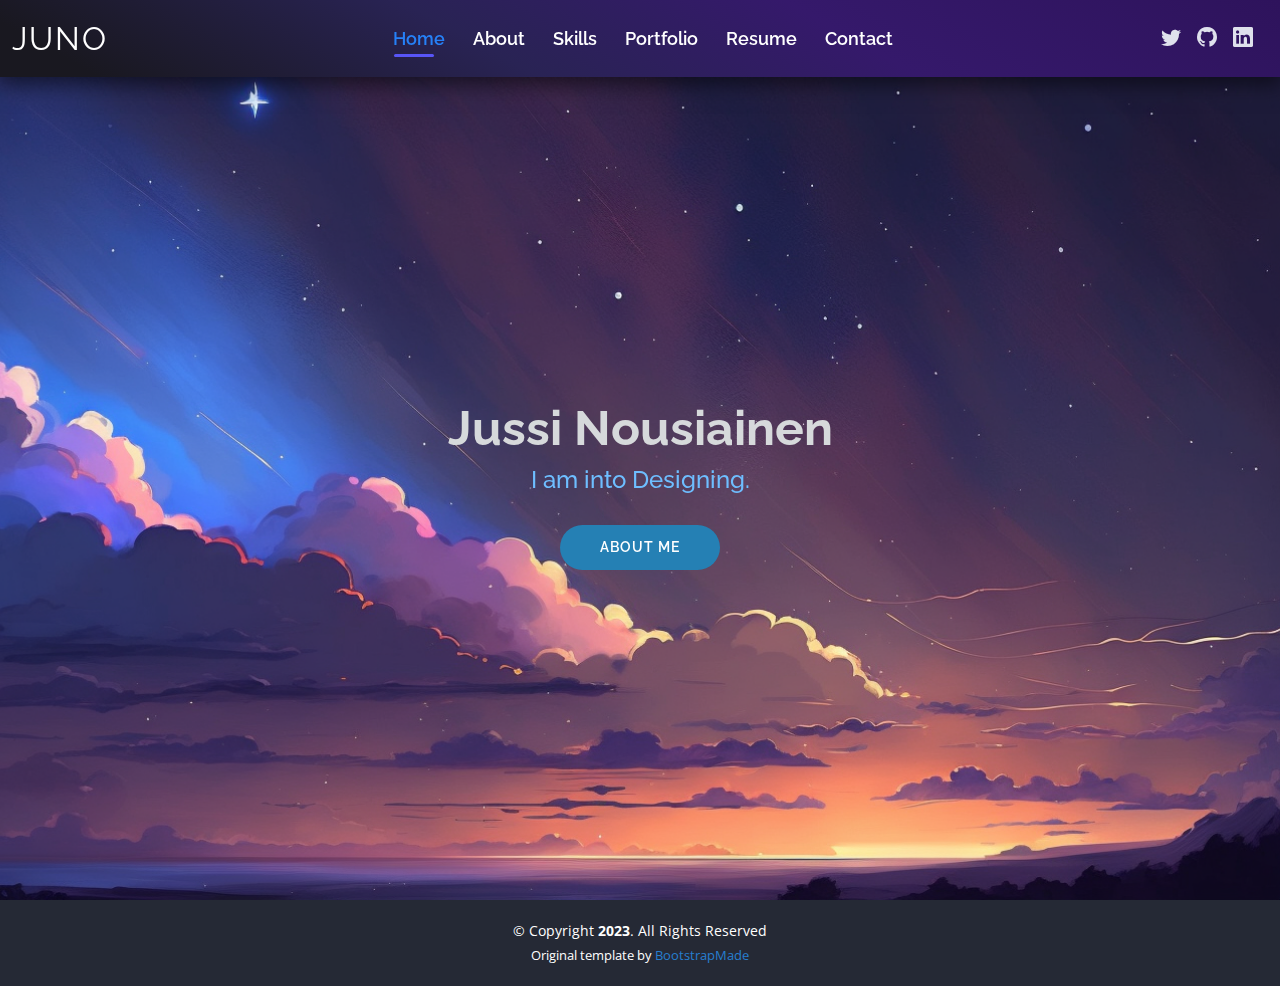
==== index.html @ 3e92f72a "fix link redirect on socials" ====
<!DOCTYPE html>
<html lang="en">

<head>
  <meta charset="utf-8">
  <meta content="width=device-width, initial-scale=1.0" name="viewport">

  <title>Home - Jussi Nousiainen</title>
  <meta content="" name="description">
  <meta content="" name="keywords">

  <!-- Favicons -->
  <link href="assets/img/favicon.png" rel="icon">
  <link href="assets/img/apple-touch-icon.png" rel="apple-touch-icon">

  <!-- Google Fonts -->
  <link href="https://fonts.googleapis.com/css?family=Open+Sans:300,300i,400,400i,600,600i,700,700i|Raleway:300,300i,400,400i,500,500i,600,600i,700,700i|Poppins:300,300i,400,400i,500,500i,600,600i,700,700i" rel="stylesheet">

  <!-- Vendor CSS Files -->
  <link href="assets/vendor/aos/aos.css" rel="stylesheet">
  <link href="assets/vendor/bootstrap/css/bootstrap.min.css" rel="stylesheet">
  <link href="assets/vendor/bootstrap-icons/bootstrap-icons.css" rel="stylesheet">
  <link href="assets/vendor/boxicons/css/boxicons.min.css" rel="stylesheet">
  <link href="assets/vendor/glightbox/css/glightbox.min.css" rel="stylesheet">
  <link href="assets/vendor/swiper/swiper-bundle.min.css" rel="stylesheet">

  <!-- Template Main CSS File -->
  <link href="assets/css/style.css" rel="stylesheet">

  <!-- =======================================================
  * Template Name: Kelly - v4.10.0
  * Template URL: https://bootstrapmade.com/kelly-free-bootstrap-cv-resume-html-template/
  * Author: BootstrapMade.com
  * License: https://bootstrapmade.com/license/
  ======================================================== -->
</head>

<body>

  <!-- ======= Header ======= -->
  <header id="header" class="fixed-top">
    <div class="container-fluid d-flex justify-content-between align-items-center">

      <h1 class="logo me-auto me-lg-0"><a href="index.html">Juno</a></h1>
      <!-- Uncomment below to use an image logo -->
      <!-- <a href="index.html" class="logo"><img src="assets/img/logo.png" alt="" class="img-fluid"></a>-->

      <nav id="navbar" class="navbar order-last order-lg-0">
        <ul>
          <li><a class="active" href="index.html">Home</a></li>
          <li><a href="about.html">About</a></li>
          <li><a href="services.html">Skills</a></li>
          <li><a href="portfolio.html">Portfolio</a></li>
          <li><a href="https://docs.google.com/document/d/1FehLUAmHx80TFm7IzTyVTiDQp1tip6aB/edit?usp=sharing&ouid=100534275490747745771&rtpof=true&sd=true" target="_blank">Resume</a></li>
          <li><a href="contact.html">Contact</a></li>
        </ul>
        <i class="bi bi-list mobile-nav-toggle"></i>
      </nav><!-- .navbar -->

      <div class="header-social-links">
        <a href="https://twitter.com/JJunozen" target="_blank" class="twitter"><i class="bi bi-twitter"></i></a>
        <a href="https://github.com/junozen" target="_blank" class="facebook"><i class="bi bi-github"></i></a>
        <a href="https://www.linkedin.com/in/jussinousiainen/" target="_blank" class="linkedin"><i class="bi bi-linkedin"></i></i></a>
      </div>

    </div>

  </header><!-- End Header -->

  <!-- ======= Hero Section ======= -->
  <section id="hero" class="d-flex align-items-center">
    <div class="container d-flex flex-column align-items-center" data-aos="zoom-in" data-aos-delay="100">
      <h1>Jussi Nousiainen</h1>
      <h2><span style="display: inline;">I am into <span class="animated-text"
        data-words="Designing, UI/UX, Web Development, Coding"></span></h2>
      <a href="about.html" class="btn-about">About Me</a>
    </div>
  </section><!-- End Hero -->

  <!-- ======= Footer ======= -->
  <footer id="footer">
    <div class="container">
      <div class="copyright">
        &copy; Copyright <strong><span>2023</span></strong>. All Rights Reserved
      </div>
      <div class="credits">
        <!-- All the links in the footer should remain intact. -->
        <!-- You can delete the links only if you purchased the pro version. -->
        <!-- Licensing information: https://bootstrapmade.com/license/ -->
        <!-- Purchase the pro version with working PHP/AJAX contact form: https://bootstrapmade.com/kelly-free-bootstrap-cv-resume-html-template/ -->
        Original template by <a href="https://bootstrapmade.com/">BootstrapMade</a>
      </div>
    </div>
  </footer><!-- End  Footer -->

  <div id="preloader"></div>
  <a href="#" class="back-to-top d-flex align-items-center justify-content-center"><i class="bi bi-arrow-up-short"></i></a>

  <!-- Vendor JS Files -->
  <script src="assets/vendor/purecounter/purecounter_vanilla.js"></script>
  <script src="assets/vendor/aos/aos.js"></script>
  <script src="assets/vendor/bootstrap/js/bootstrap.bundle.min.js"></script>
  <script src="assets/vendor/glightbox/js/glightbox.min.js"></script>
  <script src="assets/vendor/isotope-layout/isotope.pkgd.min.js"></script>
  <script src="assets/vendor/swiper/swiper-bundle.min.js"></script>
  <script src="assets/vendor/waypoints/noframework.waypoints.js"></script>

  <!-- Template Main JS File -->
  <script src="assets/js/main.js"></script>



</body>

</html>
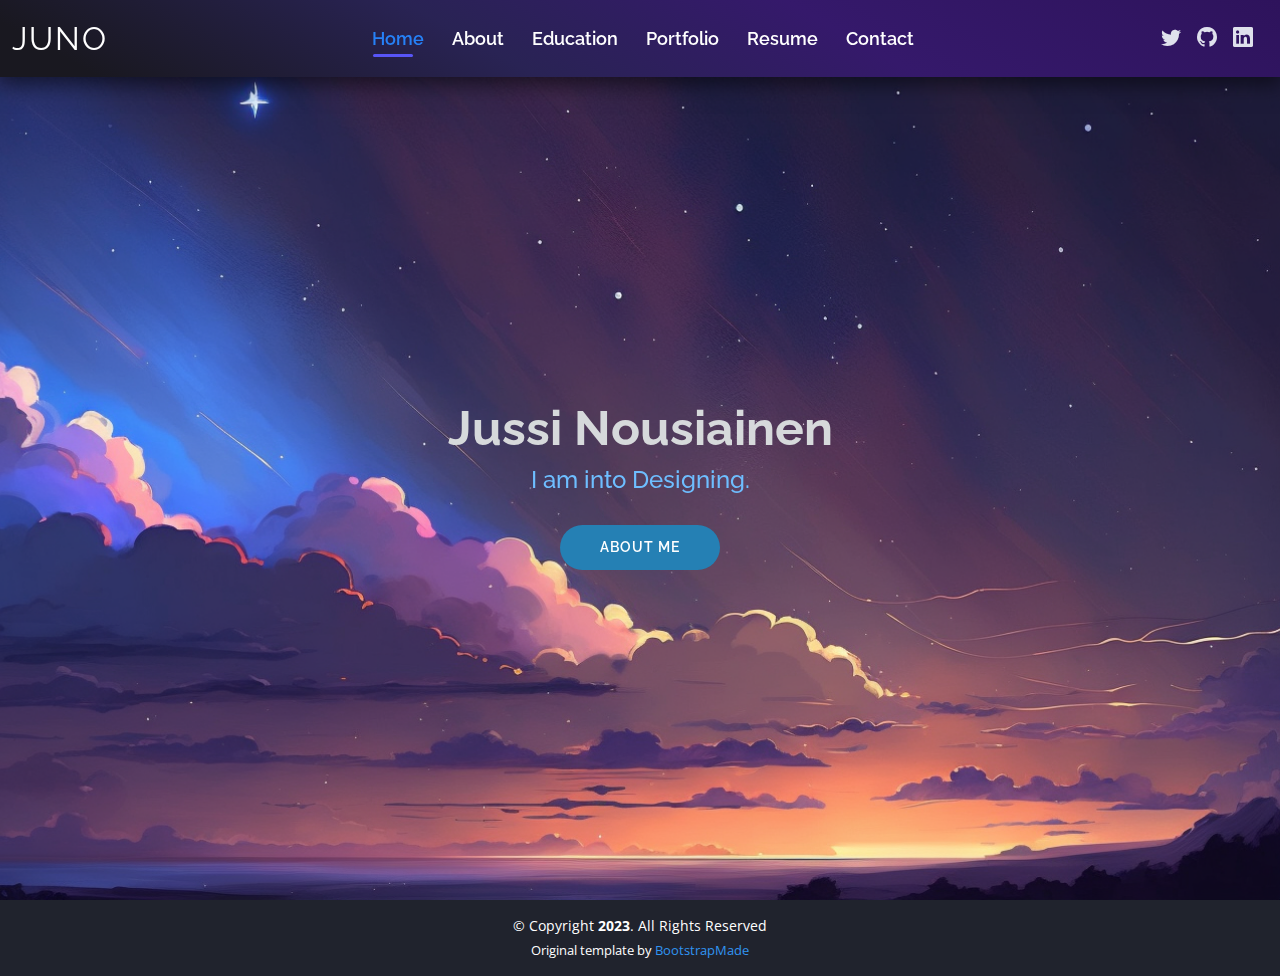
==== commit 41633d2a: "rename skills page" ====
--- a/index.html
+++ b/index.html
@@ -11,7 +11,6 @@
 
   <!-- Favicons -->
   <link href="assets/img/favicon.png" rel="icon">
-  <link href="assets/img/apple-touch-icon.png" rel="apple-touch-icon">
 
   <!-- Google Fonts -->
   <link href="https://fonts.googleapis.com/css?family=Open+Sans:300,300i,400,400i,600,600i,700,700i|Raleway:300,300i,400,400i,500,500i,600,600i,700,700i|Poppins:300,300i,400,400i,500,500i,600,600i,700,700i" rel="stylesheet">
@@ -49,7 +48,7 @@
         <ul>
           <li><a class="active" href="index.html">Home</a></li>
           <li><a href="about.html">About</a></li>
-          <li><a href="services.html">Skills</a></li>
+          <li><a href="services.html">Education</a></li>
           <li><a href="portfolio.html">Portfolio</a></li>
           <li><a href="https://docs.google.com/document/d/1FehLUAmHx80TFm7IzTyVTiDQp1tip6aB/edit?usp=sharing&ouid=100534275490747745771&rtpof=true&sd=true" target="_blank">Resume</a></li>
           <li><a href="contact.html">Contact</a></li>
--- a/assets/css/style.css
+++ b/assets/css/style.css
@@ -10,7 +10,7 @@
 --------------------------------------------------------------*/
 body {
   font-family: "Open Sans", sans-serif;
-  color: #444444;
+  color: #ffffff;
 }
 
 a {
@@ -34,11 +34,13 @@
 
 #main {
   margin-top: 50px;
+  background-color: #221b36;
+  min-height: calc(100vh - 125px);
 }
 
 @media (max-width: 992px) {
   #main {
-    margin-top: 30px;
+    margin-top: 50px;
   }
 }
 
@@ -121,7 +123,7 @@
   right: 15px;
   bottom: 15px;
   z-index: 996;
-  background: #34b7a7;
+  background: #1a5eb8;
   width: 40px;
   height: 40px;
   border-radius: 50px;
@@ -135,7 +137,7 @@
 }
 
 .back-to-top:hover {
-  background: #49cbbb;
+  background: #41aaff;
   color: #fff;
 }
 
@@ -278,12 +280,13 @@
 * Mobile Navigation 
 */
 .mobile-nav-toggle {
-  color: #222222;
-  font-size: 28px;
+  color: #ffffff;
+  font-size: 34px;
   cursor: pointer;
   display: none;
   line-height: 0;
   transition: 0.5s;
+  margin-left: 30px;
 }
 
 .mobile-nav-toggle.bi-x {
@@ -455,74 +458,27 @@
   margin-bottom: 20px;
   padding-bottom: 20px;
   position: relative;
+  color: #ffffff;
 }
 
 .section-title h2::after {
   content: "";
   position: absolute;
   display: block;
-  width: 50px;
-  height: 3px;
-  background: #34b7a7;
+  width: 80px;
+  height: 4px;
+  background: #5855f7;
   bottom: 0;
-  left: calc(50% - 25px);
+  left: calc(50% - 40px);
+  border-radius: 2px;
 }
 
 .section-title p {
   margin-bottom: 0;
-}
-
-/*--------------------------------------------------------------
-# Cta
---------------------------------------------------------------*/
-.cta {
-  background: linear-gradient(rgba(0, 0, 0, 0.6), rgba(0, 0, 0, 0.6)), url("../img/bg-1.jpg") fixed center center;
-  background-size: cover;
-  padding: 80px 0;
-}
-
-.cta h3 {
-  color: #fff;
-  font-size: 28px;
-  font-weight: 700;
-}
-
-.cta p {
-  color: #fff;
-}
-
-.cta .cta-btn {
-  font-family: "Raleway", sans-serif;
-  text-transform: uppercase;
-  font-weight: 500;
-  font-size: 16px;
-  letter-spacing: 1px;
-  display: inline-block;
-  padding: 8px 20px;
-  border-radius: 2px;
-  transition: 0.5s;
-  margin: 10px;
-  border: 2px solid #fff;
-  color: #fff;
-}
-
-.cta .cta-btn:hover {
-  background: #34b7a7;
-  border: 2px solid #34b7a7;
-}
-
-@media (max-width: 1024px) {
-  .cta {
-    background-attachment: scroll;
-  }
-}
-
-@media (min-width: 769px) {
-  .cta .cta-btn-container {
-    display: flex;
-    align-items: center;
-    justify-content: flex-end;
-  }
+  margin-top: 50px;
+  font-size: 17px;
+  font-weight: 550;
+  color: #ffffff;
 }
 
 /*--------------------------------------------------------------
@@ -531,7 +487,7 @@
 .about .content h3 {
   font-weight: 700;
   font-size: 26px;
-  color: #555555;
+  color: #ffffff;
 }
 
 .about .content ul {
@@ -541,12 +497,19 @@
 
 .about .content ul li {
   padding-bottom: 10px;
+  display: flex;
+  align-items: center;
+  
 }
 
 .about .content ul i {
-  font-size: 20px;
-  padding-right: 2px;
-  color: #34b7a7;
+  font-size: 24px;
+  padding-right: 5px;
+  color: #5855f7;
+}
+
+.about .content ul li strong {
+  margin-right: 10px;
 }
 
 .about .content p:last-child {
@@ -556,138 +519,51 @@
 /*--------------------------------------------------------------
 # Skills
 --------------------------------------------------------------*/
-.skills .progress {
-  height: 60px;
+.skills .skills-container {
+  max-width: 600px;
+  margin: 0 auto; 
+  text-align: left; 
+}
+
+.skills .skillset {
+  display: flex;
+  flex-wrap: wrap;
+}
+
+.skills .skill {
+  position: relative;
+  display: flex;
+  flex-direction: column;
+  margin-bottom: 20px;
+  width: calc(12%);
+  min-width: 135px;
+}
+
+.skills .icon-container {
+  border: 2px solid #322986;
+  border-radius: 5px;
+  display: flex;
+  align-items: center;
+  justify-content: center;
+  height: 100px;
+  width: 120px;
+  transition: all 0.3s ease;
+  font-size: 50px;
+}
+
+.skills .skill .icon-container:hover {
+  box-shadow: 0px 0px 8px 3px #4110b3;
+}
+
+.skills .skill .skill-name {
+  font-size: 20px;
+  margin-top: 5px;
+  display: none;
+}
+
+.skills .skill:hover .skill-name {
   display: block;
-  background: none;
-  border-radius: 0;
-}
-
-.skills .progress .skill {
-  padding: 10px 0;
-  margin: 0 0 6px 0;
-  text-transform: uppercase;
-  display: block;
-  font-weight: 600;
-  font-family: "Poppins", sans-serif;
-  color: #222222;
-}
-
-.skills .progress .skill .val {
-  float: right;
-  font-style: normal;
-}
-
-.skills .progress-bar-wrap {
-  background: #f3f3f3;
-}
-
-.skills .progress-bar {
-  width: 1px;
-  height: 10px;
-  transition: 0.9s;
-  background-color: #34b7a7;
-}
-
-/*--------------------------------------------------------------
-# Facts
---------------------------------------------------------------*/
-.facts .counters span {
-  font-size: 48px;
-  display: block;
-  color: #34b7a7;
-}
-
-.facts .counters p {
-  padding: 0;
-  margin: 0 0 20px 0;
-  font-family: "Raleway", sans-serif;
-  font-size: 14px;
-}
-
-/*--------------------------------------------------------------
-# Testimonials
---------------------------------------------------------------*/
-.testimonials .section-header {
-  margin-bottom: 40px;
-}
-
-.testimonials .testimonials-carousel,
-.testimonials .testimonials-slider {
-  overflow: hidden;
-}
-
-.testimonials .testimonial-item {
-  text-align: center;
-}
-
-.testimonials .testimonial-item .testimonial-img {
-  width: 120px;
-  border-radius: 50%;
-  border: 4px solid #fff;
-  margin: 0 auto;
-}
-
-.testimonials .testimonial-item h3 {
-  font-size: 20px;
-  font-weight: bold;
-  margin: 10px 0 5px 0;
-  color: #111;
-}
-
-.testimonials .testimonial-item h4 {
-  font-size: 14px;
-  color: #999;
-  margin: 0 0 15px 0;
-}
-
-.testimonials .testimonial-item .quote-icon-left,
-.testimonials .testimonial-item .quote-icon-right {
-  color: #c8efea;
-  font-size: 26px;
-}
-
-.testimonials .testimonial-item .quote-icon-left {
-  display: inline-block;
-  left: -5px;
-  position: relative;
-}
-
-.testimonials .testimonial-item .quote-icon-right {
-  display: inline-block;
-  right: -5px;
-  position: relative;
-  top: 10px;
-}
-
-.testimonials .testimonial-item p {
-  font-style: italic;
-  margin: 0 auto 15px auto;
-}
-
-@media (min-width: 992px) {
-  .testimonials .testimonial-item p {
-    width: 80%;
-  }
-}
-
-.testimonials .swiper-pagination {
-  margin-top: 20px;
-  position: relative;
-}
-
-.testimonials .swiper-pagination .swiper-pagination-bullet {
-  width: 12px;
-  height: 12px;
-  background-color: #fff;
-  opacity: 1;
-  border: 1px solid #34b7a7;
-}
-
-.testimonials .swiper-pagination .swiper-pagination-bullet-active {
-  background-color: #34b7a7;
-}
-
+}
 
 /*--------------------------------------------------------------
 # Services
@@ -1020,50 +896,64 @@
 /*--------------------------------------------------------------
 # Contact
 --------------------------------------------------------------*/
+
 .contact-page #footer {
   position: fixed;
   bottom: 0;
   width: 100%;
 }
 
-@media (max-width: 768px) {
-  .contact-page #footer {
-    position: static;
-  }
-}
-
-.contact .info {
+.contact .info-box {
+  color: #5c5858;
+  padding: 25px;
   width: 100%;
-  background: #fff;
-}
-
-.contact .info i {
-  font-size: 20px;
-  color: #34b7a7;
+  background: #24065c;
+  border-radius: 10px;
+  border: 1px solid #000; 
+  box-shadow: 0px 0px 10px #000;
+}
+
+.contact .info-box i.bi {
+  font-size: 24px;
+  color: #edeff1;
+  border-radius: 50%;
+  padding: 16px;
   float: left;
-  width: 44px;
-  height: 44px;
-  background: #effbf9;
+  line-height: 1;
+  background: rgba(255, 255, 255, 0.1);
+}
+
+.contact .info-box h3 {
+  font-size: 22px;
+  color: #2681f7;
+  font-weight: 700;
+  margin: 10px 0 25px 68px;
+}
+
+.contact .info-box p {
+  padding: 0;
+  color: #fff;
+  line-height: 24px;
+  font-size: 15px;
+  margin: 0 0 0 68px;
+}
+
+.contact .info-box .social-links {
+  margin: 5px 0 0 68px;
   display: flex;
-  justify-content: center;
-  align-items: center;
-  border-radius: 50px;
-  transition: all 0.3s ease-in-out;
-}
-
-.contact .info h4 {
-  padding: 0 0 0 60px;
-  font-size: 22px;
-  font-weight: 600;
-  margin-bottom: 5px;
-  color: #222222;
-}
-
-.contact .info p {
-  padding: 0 0 0 60px;
-  margin-bottom: 0;
-  font-size: 14px;
-  color: #555555;
+}
+
+.contact .info-box .social-links a {
+  font-size: 16px;
+  display: inline-block;
+  color: #fff;
+  margin-right: 12px;
+  transition: 0.3s;
+}
+
+.contact .info-box .social-links a:hover i {
+  color: #0a65db;
+  transition: 0.3s;
 }
 
 
@@ -1071,8 +961,8 @@
 # Footer
 --------------------------------------------------------------*/
 #footer {
-  background: #212531fa;
-  padding: 20px 0;
+  background: #1c1f29fa;
+  padding: 15px 0;
   color: #ffffff;
   font-size: 14px;
   text-align: center;
@@ -1088,5 +978,5 @@
 }
 
 #footer .credits a {
-  color: #277ecf;
+  color: #3094f1;
 }